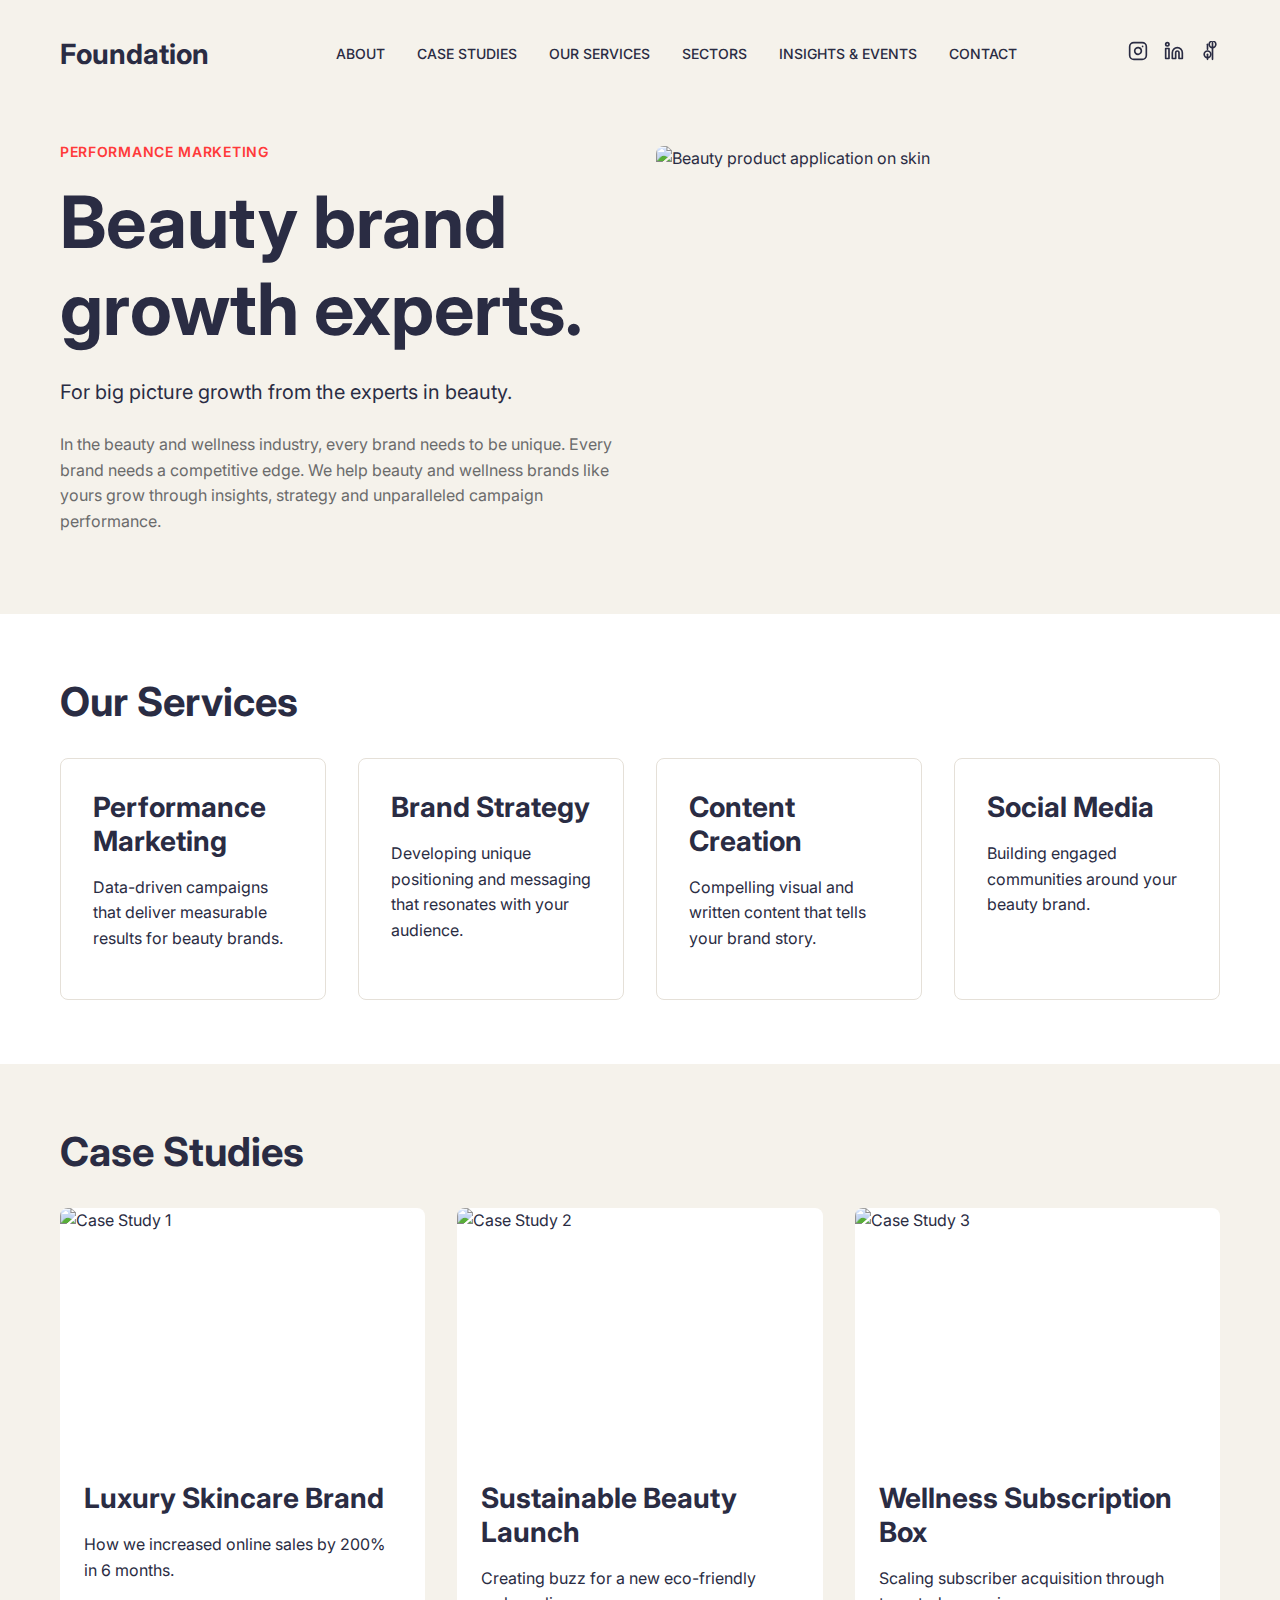
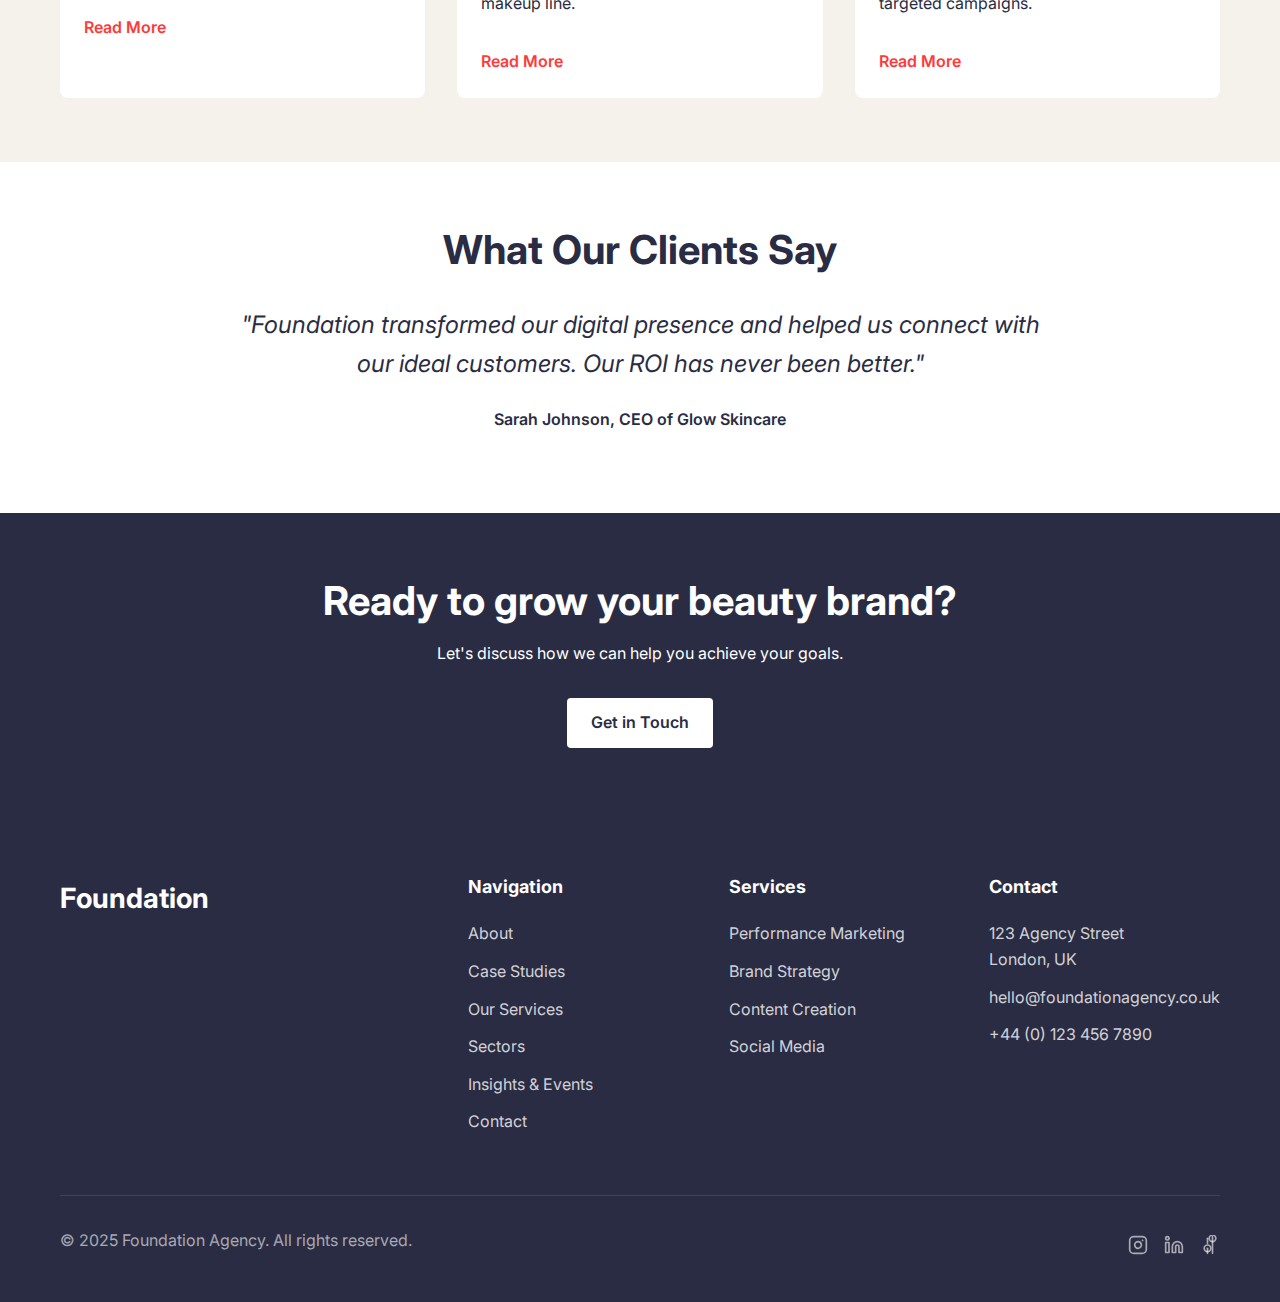
==== index.html @ bf2f15e1 "Add files via upload" ====
<!DOCTYPE html>
<html lang="en">
<head>
  <meta charset="UTF-8">
  <meta name="viewport" content="width=device-width, initial-scale=1.0">
  <title>Foundation Agency | Beauty Brand Growth Experts</title>
  <meta name="description" content="We help beauty and wellness brands grow through insights, strategy and unparalleled campaign performance.">
  <link rel="stylesheet" href="styles.css">
  <link rel="preconnect" href="https://fonts.googleapis.com">
  <link rel="preconnect" href="https://fonts.gstatic.com" crossorigin>
  <link href="https://fonts.googleapis.com/css2?family=Inter:wght@400;500;600;700&display=swap" rel="stylesheet">
</head>
<body>
  <header>
    <div class="container">
      <nav>
        <div class="logo">
          <a href="index.html">Foundation</a>
        </div>
        
        <div class="nav-links">
          <a href="about.html">ABOUT</a>
          <a href="case-studies.html">CASE STUDIES</a>
          <a href="services.html">OUR SERVICES</a>
          <a href="sectors.html">SECTORS</a>
          <a href="insights.html">INSIGHTS & EVENTS</a>
          <a href="contact.html">CONTACT</a>
        </div>
        
        <div class="social-icons">
          <a href="https://instagram.com" aria-label="Instagram">
            <svg xmlns="http://www.w3.org/2000/svg" width="20" height="20" viewBox="0 0 24 24" fill="none" stroke="currentColor" stroke-width="2" stroke-linecap="round" stroke-linejoin="round"><rect width="20" height="20" x="2" y="2" rx="5" ry="5"/><path d="M16 11.37A4 4 0 1 1 12.63 8 4 4 0 0 1 16 11.37z"/><line x1="17.5" x2="17.51" y1="6.5" y2="6.5"/></svg>
          </a>
          <a href="https://linkedin.com" aria-label="LinkedIn">
            <svg xmlns="http://www.w3.org/2000/svg" width="20" height="20" viewBox="0 0 24 24" fill="none" stroke="currentColor" stroke-width="2" stroke-linecap="round" stroke-linejoin="round"><path d="M16 8a6 6 0 0 1 6 6v7h-4v-7a2 2 0 0 0-2-2 2 2 0 0 0-2 2v7h-4v-7a6 6 0 0 1 6-6z"/><rect width="4" height="12" x="2" y="9"/><circle cx="4" cy="4" r="2"/></svg>
          </a>
          <a href="https://tiktok.com" aria-label="TikTok">
            <svg xmlns="http://www.w3.org/2000/svg" width="20" height="20" viewBox="0 0 24 24" fill="none" stroke="currentColor" stroke-width="2" stroke-linecap="round" stroke-linejoin="round"><path d="M9 12a4 4 0 1 0 0 8 4 4 0 0 0 0-8z"/><path d="M15 8a4 4 0 1 0 0-8 4 4 0 0 0 0 8z"/><path d="M15 2v20"/><path d="M9 16v6"/><path d="M9 10V4"/></svg>
          </a>
        </div>
        
        <button class="mobile-menu-toggle" aria-label="Toggle menu">
          <svg xmlns="http://www.w3.org/2000/svg" width="24" height="24" viewBox="0 0 24 24" fill="none" stroke="currentColor" stroke-width="2" stroke-linecap="round" stroke-linejoin="round"><line x1="4" x2="20" y1="12" y2="12"/><line x1="4" x2="20" y1="6" y2="6"/><line x1="4" x2="20" y1="18" y2="18"/></svg>
        </button>
      </nav>
      
      <!-- Mobile Menu -->
      <div class="mobile-menu">
        <div class="mobile-menu-header">
          <div class="logo">
            <a href="index.html">Foundation</a>
          </div>
          <button class="mobile-menu-close" aria-label="Close menu">
            <svg xmlns="http://www.w3.org/2000/svg" width="24" height="24" viewBox="0 0 24 24" fill="none" stroke="currentColor" stroke-width="2" stroke-linecap="round" stroke-linejoin="round"><path d="M18 6 6 18"/><path d="m6 6 12 12"/></svg>
          </button>
        </div>
        <div class="mobile-menu-links">
          <a href="about.html">ABOUT</a>
          <a href="case-studies.html">CASE STUDIES</a>
          <a href="services.html">OUR SERVICES</a>
          <a href="sectors.html">SECTORS</a>
          <a href="insights.html">INSIGHTS & EVENTS</a>
          <a href="contact.html">CONTACT</a>
        </div>
        <div class="mobile-social-icons">
          <a href="https://instagram.com" aria-label="Instagram">
            <svg xmlns="http://www.w3.org/2000/svg" width="20" height="20" viewBox="0 0 24 24" fill="none" stroke="currentColor" stroke-width="2" stroke-linecap="round" stroke-linejoin="round"><rect width="20" height="20" x="2" y="2" rx="5" ry="5"/><path d="M16 11.37A4 4 0 1 1 12.63 8 4 4 0 0 1 16 11.37z"/><line x1="17.5" x2="17.51" y1="6.5" y2="6.5"/></svg>
          </a>
          <a href="https://linkedin.com" aria-label="LinkedIn">
            <svg xmlns="http://www.w3.org/2000/svg" width="20" height="20" viewBox="0 0 24 24" fill="none" stroke="currentColor" stroke-width="2" stroke-linecap="round" stroke-linejoin="round"><path d="M16 8a6 6 0 0 1 6 6v7h-4v-7a2 2 0 0 0-2-2 2 2 0 0 0-2 2v7h-4v-7a6 6 0 0 1 6-6z"/><rect width="4" height="12" x="2" y="9"/><circle cx="4" cy="4" r="2"/></svg>
          </a>
          <a href="https://tiktok.com" aria-label="TikTok">
            <svg xmlns="http://www.w3.org/2000/svg" width="20" height="20" viewBox="0 0 24 24" fill="none" stroke="currentColor" stroke-width="2" stroke-linecap="round" stroke-linejoin="round"><path d="M9 12a4 4 0 1 0 0 8 4 4 0 0 0 0-8z"/><path d="M15 8a4 4 0 1 0 0-8 4 4 0 0 0 0 8z"/><path d="M15 2v20"/><path d="M9 16v6"/><path d="M9 10V4"/></svg>
          </a>
        </div>
      </div>
    </div>
  </header>

  <main>
    <section class="hero">
      <div class="container">
        <div class="hero-content">
          <div class="hero-text">
            <p class="category">PERFORMANCE MARKETING</p>
            <h1>Beauty brand<br>growth experts.</h1>
            <p class="subtitle">For big picture growth from the experts in beauty.</p>
            <p class="description">
              In the beauty and wellness industry, every brand needs to be unique. Every 
              brand needs a competitive edge. We help beauty and wellness brands like 
              yours grow through insights, strategy and unparalleled campaign 
              performance.
            </p>
          </div>
          <div class="hero-image">
            <img src="https://neutriherbs.ng/cdn/shop/articles/Oily-Skin.jpg?v=1645020862" alt="Beauty product application on skin">
          </div>
        </div>
      </div>
    </section>

    <section class="services">
      <div class="container">
        <h2>Our Services</h2>
        <div class="services-grid">
          <div class="service-card">
            <h3>Performance Marketing</h3>
            <p>Data-driven campaigns that deliver measurable results for beauty brands.</p>
          </div>
          <div class="service-card">
            <h3>Brand Strategy</h3>
            <p>Developing unique positioning and messaging that resonates with your audience.</p>
          </div>
          <div class="service-card">
            <h3>Content Creation</h3>
            <p>Compelling visual and written content that tells your brand story.</p>
          </div>
          <div class="service-card">
            <h3>Social Media</h3>
            <p>Building engaged communities around your beauty brand.</p>
          </div>
        </div>
      </div>
    </section>

    <section class="case-studies">
      <div class="container">
        <h2>Case Studies</h2>
        <div class="case-studies-grid">
          <div class="case-study-card">
            <img src="https://cdn.shopify.com/s/files/1/0085/4327/3020/files/the-face-shop-yehwadam-luxury-skincare-boniik-australia.jpg?v=1642724506" alt="Case Study 1">
            <h3>Luxury Skincare Brand</h3>
            <p>How we increased online sales by 200% in 6 months.</p>
            <a href="case-studies.html" class="read-more">Read More</a>
          </div>
          <div class="case-study-card">
            <img src="https://images.squarespace-cdn.com/content/v1/624b5039a374f73b681f7e5a/1649102928672-AJFKAHTO2BFSWIL6BB4N/Young+diverse+female+models+wearing+sustainable+apparel+standing+against+light+yellow+background+looking+at+the+camera" alt="Case Study 2">
            <h3>Sustainable Beauty Launch</h3>
            <p>Creating buzz for a new eco-friendly makeup line.</p>
            <a href="case-studies.html" class="read-more">Read More</a>
          </div>
          <div class="case-study-card">
            <img src="https://fitsmallbusiness.com/wp-content/uploads/2023/07/Wellness-subscription-box-.jpeg" alt="Case Study 3">
            <h3>Wellness Subscription Box</h3>
            <p>Scaling subscriber acquisition through targeted campaigns.</p>
            <a href="case-studies.html" class="read-more">Read More</a>
          </div>
        </div>
      </div>
    </section>

    <section class="testimonials">
      <div class="container">
        <h2>What Our Clients Say</h2>
        <div class="testimonials-slider">
          <div class="testimonial">
            <p class="quote">"Foundation transformed our digital presence and helped us connect with our ideal customers. Our ROI has never been better."</p>
            <p class="author">Sarah Johnson, CEO of Glow Skincare</p>
          </div>
        </div>
      </div>
    </section>

    <section class="cta">
      <div class="container">
        <h2>Ready to grow your beauty brand?</h2>
        <p>Let's discuss how we can help you achieve your goals.</p>
        <a href="contact.html" class="button">Get in Touch</a>
      </div>
    </section>
  </main>

  <footer>
    <div class="container">
      <div class="footer-content">
        <div class="footer-logo">
          <a href="index.html">Foundation</a>
        </div>
        <div class="footer-links">
          <div class="footer-column">
            <h4>Navigation</h4>
            <a href="about.html">About</a>
            <a href="case-studies.html">Case Studies</a>
            <a href="services.html">Our Services</a>
            <a href="sectors.html">Sectors</a>
            <a href="insights.html">Insights & Events</a>
            <a href="contact.html">Contact</a>
          </div>
          <div class="footer-column">
            <h4>Services</h4>
            <a href="services.html#performance">Performance Marketing</a>
            <a href="services.html#strategy">Brand Strategy</a>
            <a href="services.html#content">Content Creation</a>
            <a href="services.html#social">Social Media</a>
          </div>
          <div class="footer-column">
            <h4>Contact</h4>
            <p>123 Agency Street<br>London, UK</p>
            <p>hello@foundationagency.co.uk</p>
            <p>+44 (0) 123 456 7890</p>
          </div>
        </div>
      </div>
      <div class="footer-bottom">
        <p>&copy; 2025 Foundation Agency. All rights reserved.</p>
        <div class="footer-social">
          <a href="https://instagram.com" aria-label="Instagram">
            <svg xmlns="http://www.w3.org/2000/svg" width="20" height="20" viewBox="0 0 24 24" fill="none" stroke="currentColor" stroke-width="2" stroke-linecap="round" stroke-linejoin="round"><rect width="20" height="20" x="2" y="2" rx="5" ry="5"/><path d="M16 11.37A4 4 0 1 1 12.63 8 4 4 0 0 1 16 11.37z"/><line x1="17.5" x2="17.51" y1="6.5" y2="6.5"/></svg>
          </a>
          <a href="https://linkedin.com" aria-label="LinkedIn">
            <svg xmlns="http://www.w3.org/2000/svg" width="20" height="20" viewBox="0 0 24 24" fill="none" stroke="currentColor" stroke-width="2" stroke-linecap="round" stroke-linejoin="round"><path d="M16 8a6 6 0 0 1 6 6v7h-4v-7a2 2 0 0 0-2-2 2 2 0 0 0-2 2v7h-4v-7a6 6 0 0 1 6-6z"/><rect width="4" height="12" x="2" y="9"/><circle cx="4" cy="4" r="2"/></svg>
          </a>
          <a href="https://tiktok.com" aria-label="TikTok">
            <svg xmlns="http://www.w3.org/2000/svg" width="20" height="20" viewBox="0 0 24 24" fill="none" stroke="currentColor" stroke-width="2" stroke-linecap="round" stroke-linejoin="round"><path d="M9 12a4 4 0 1 0 0 8 4 4 0 0 0 0-8z"/><path d="M15 8a4 4 0 1 0 0-8 4 4 0 0 0 0 8z"/><path d="M15 2v20"/><path d="M9 16v6"/><path d="M9 10V4"/></svg>
          </a>
        </div>
      </div>
    </div>
  </footer>

  <script src="script.js"></script>
</body>
</html>
---- styles.css ----
/* Base Styles */
:root {
  --background: #f5f2eb;
  --foreground: #2a2c43;
  --accent: #ff3a3a;
  --text-light: #6b6b6b;
  --border-color: #e5e0d8;
  --white: #ffffff;
  --transition: all 0.3s ease;
}

* {
  margin: 0;
  padding: 0;
  box-sizing: border-box;
}

body {
  font-family: 'Inter', sans-serif;
  background-color: var(--background);
  color: var(--foreground);
  line-height: 1.6;
}

img {
  max-width: 100%;
  height: auto;
  display: block;
}

a {
  text-decoration: none;
  color: inherit;
  transition: var(--transition);
}

.container {
  width: 100%;
  max-width: 1200px;
  margin: 0 auto;
  padding: 0 20px;
}

/* Typography */
h1, h2, h3, h4, h5, h6 {
  font-weight: 700;
  line-height: 1.2;
}

h1 {
  font-size: 3.5rem;
  margin-bottom: 1.5rem;
}

h2 {
  font-size: 2.5rem;
  margin-bottom: 2rem;
}

h3 {
  font-size: 1.75rem;
  margin-bottom: 1rem;
}

p {
  margin-bottom: 1rem;
}

.category {
  color: var(--accent);
  font-size: 0.875rem;
  font-weight: 600;
  text-transform: uppercase;
  letter-spacing: 0.05em;
  margin-bottom: 1rem;
}

.subtitle {
  font-size: 1.25rem;
  margin-bottom: 1.5rem;
}

.description {
  color: var(--text-light);
  max-width: 600px;
}

/* Buttons */
.button {
  display: inline-block;
  background-color: var(--foreground);
  color: var(--white);
  padding: 12px 24px;
  border-radius: 4px;
  font-weight: 600;
  transition: var(--transition);
}

.button:hover {
  background-color: #3a3c53;
  transform: translateY(-2px);
}

/* Header & Navigation */
header {
  padding: 2rem 0;
}

nav {
  display: flex;
  justify-content: space-between;
  align-items: center;
}

.logo a {
  font-size: 1.75rem;
  font-weight: 700;
  color: var(--foreground);
}

.nav-links {
  display: none;
}

.nav-links a {
  margin-left: 2rem;
  font-weight: 500;
  font-size: 0.875rem;
}

.nav-links a:hover {
  color: var(--accent);
}

.social-icons {
  display: none;
}

.social-icons a {
  margin-left: 1rem;
}

.social-icons a:hover {
  color: var(--accent);
}

.mobile-menu-toggle {
  background: none;
  border: none;
  cursor: pointer;
  color: var(--foreground);
}

/* Mobile Menu */
.mobile-menu {
  position: fixed;
  top: 0;
  right: -100%;
  width: 100%;
  height: 100vh;
  background-color: var(--background);
  z-index: 1000;
  padding: 2rem;
  transition: right 0.3s ease;
  overflow-y: auto;
}

.mobile-menu.active {
  right: 0;
}

.mobile-menu-header {
  display: flex;
  justify-content: space-between;
  align-items: center;
  margin-bottom: 2rem;
}

.mobile-menu-close {
  background: none;
  border: none;
  cursor: pointer;
  color: var(--foreground);
}

.mobile-menu-links {
  display: flex;
  flex-direction: column;
  gap: 1.5rem;
  margin-bottom: 2rem;
}

.mobile-menu-links a {
  font-weight: 600;
  font-size: 1.25rem;
}

.mobile-social-icons {
  display: flex;
  gap: 1.5rem;
  margin-top: 2rem;
}

/* Hero Section */
.hero {
  padding: 2rem 0 4rem;
}

.hero-content {
  display: grid;
  grid-template-columns: 1fr;
  gap: 2rem;
}

.hero-image {
  border-radius: 8px;
  overflow: hidden;
  height: 400px;
}

.hero-image img {
  width: 100%;
  height: 100%;
  object-fit: cover;
}

/* Services Section */
.services {
  padding: 4rem 0;
  background-color: var(--white);
}

.services-grid {
  display: grid;
  grid-template-columns: 1fr;
  gap: 2rem;
}

.service-card {
  padding: 2rem;
  border: 1px solid var(--border-color);
  border-radius: 8px;
  transition: var(--transition);
}

.service-card:hover {
  transform: translateY(-5px);
  box-shadow: 0 10px 30px rgba(0, 0, 0, 0.05);
}

/* Case Studies Section */
.case-studies {
  padding: 4rem 0;
}

.case-studies-grid {
  display: grid;
  grid-template-columns: 1fr;
  gap: 2rem;
}

.case-study-card {
  border-radius: 8px;
  overflow: hidden;
  background-color: var(--white);
  transition: var(--transition);
}

.case-study-card:hover {
  transform: translateY(-5px);
  box-shadow: 0 10px 30px rgba(0, 0, 0, 0.05);
}

.case-study-card img {
  width: 100%;
  height: 250px;
  object-fit: cover;
}

.case-study-card h3, 
.case-study-card p {
  padding: 0 1.5rem;
}

.case-study-card h3 {
  margin-top: 1.5rem;
}

.read-more {
  display: inline-block;
  margin: 1rem 1.5rem 1.5rem;
  font-weight: 600;
  color: var(--accent);
}

.read-more:hover {
  text-decoration: underline;
}

/* Testimonials Section */
.testimonials {
  padding: 4rem 0;
  background-color: var(--white);
  text-align: center;
}

.testimonial {
  max-width: 800px;
  margin: 0 auto;
}

.quote {
  font-size: 1.5rem;
  font-style: italic;
  margin-bottom: 1.5rem;
}

.author {
  font-weight: 600;
}

/* CTA Section */
.cta {
  padding: 4rem 0;
  text-align: center;
  background-color: var(--foreground);
  color: var(--white);
}

.cta h2 {
  margin-bottom: 1rem;
}

.cta p {
  margin-bottom: 2rem;
  max-width: 600px;
  margin-left: auto;
  margin-right: auto;
}

.cta .button {
  background-color: var(--white);
  color: var(--foreground);
}

.cta .button:hover {
  background-color: var(--accent);
  color: var(--white);
}

/* Footer */
footer {
  padding: 4rem 0 2rem;
  background-color: var(--foreground);
  color: var(--white);
}

.footer-content {
  display: grid;
  grid-template-columns: 1fr;
  gap: 2rem;
  margin-bottom: 3rem;
}

.footer-logo a {
  font-size: 1.75rem;
  font-weight: 700;
}

.footer-links {
  display: grid;
  grid-template-columns: 1fr;
  gap: 2rem;
}

.footer-column h4 {
  margin-bottom: 1.5rem;
  font-size: 1.125rem;
}

.footer-column a, 
.footer-column p {
  display: block;
  margin-bottom: 0.75rem;
  color: rgba(255, 255, 255, 0.8);
}

.footer-column a:hover {
  color: var(--white);
}

.footer-bottom {
  display: flex;
  flex-direction: column;
  gap: 1rem;
  padding-top: 2rem;
  border-top: 1px solid rgba(255, 255, 255, 0.1);
  color: rgba(255, 255, 255, 0.6);
}

.footer-social {
  display: flex;
  gap: 1rem;
}

/* Media Queries */
@media (min-width: 768px) {
  h1 {
    font-size: 4.5rem;
  }
  
  .hero-content {
    grid-template-columns: 1fr 1fr;
    align-items: center;
  }
  
  .services-grid,
  .case-studies-grid {
    grid-template-columns: repeat(2, 1fr);
  }
  
  .footer-content {
    grid-template-columns: 1fr 2fr;
  }
  
  .footer-links {
    grid-template-columns: repeat(3, 1fr);
  }
  
  .footer-bottom {
    flex-direction: row;
    justify-content: space-between;
    align-items: center;
  }
}

@media (min-width: 1024px) {
  .nav-links,
  .social-icons {
    display: flex;
  }
  
  .mobile-menu-toggle {
    display: none;
  }
  
  .services-grid {
    grid-template-columns: repeat(4, 1fr);
  }
  
  .case-studies-grid {
    grid-template-columns: repeat(3, 1fr);
  }
}
/* Additional styles for all pages */

/* Page Header */
.page-header {
  padding: 4rem 0 2rem;
  text-align: center;
}

/* About Page */
.about-grid, 
.sectors-intro-grid,
.services-intro-grid {
  display: grid;
  grid-template-columns: 1fr;
  gap: 2rem;
  margin-bottom: 2rem;
}

.about-image,
.sectors-intro-image,
.services-intro-image {
  border-radius: 8px;
  overflow: hidden;
  height: 400px;
}

.about-image img,
.sectors-intro-image img,
.services-intro-image img {
  width: 100%;
  height: 100%;
  object-fit: cover;
}

.values-grid,
.team-grid {
  display: grid;
  grid-template-columns: 1fr;
  gap: 2rem;
  margin-top: 2rem;
}

.value-card {
  background-color: var(--white);
  padding: 2rem;
  border-radius: 8px;
  transition: var(--transition);
}

.value-card:hover {
  transform: translateY(-5px);
  box-shadow: 0 10px 30px rgba(0, 0, 0, 0.05);
}

.team-member {
  text-align: center;
}

.team-member img {
  width: 100%;
  height: 300px;
  object-fit: cover;
  border-radius: 8px;
  margin-bottom: 1rem;
}

.position {
  color: var(--accent);
  margin-bottom: 0.5rem;
}

/* Case Studies Page */
.featured-case-grid,
.featured-insight-grid {
  display: grid;
  grid-template-columns: 1fr;
  gap: 2rem;
  margin-bottom: 3rem;
}

.featured-case-image,
.featured-insight-image {
  border-radius: 8px;
  overflow: hidden;
  height: 400px;
}

.featured-case-image img,
.featured-insight-image img {
  width: 100%;
  height: 100%;
  object-fit: cover;
}

.results-list {
  margin: 1.5rem 0;
  padding-left: 1.5rem;
}

.results-list li {
  margin-bottom: 0.5rem;
}

/* Services Page */
.service-detail {
  padding: 4rem 0;
}

.service-detail-grid {
  display: grid;
  grid-template-columns: 1fr;
  gap: 2rem;
  align-items: center;
}

.service-detail-image {
  border-radius: 8px;
  overflow: hidden;
  height: 400px;
}

.service-detail-image img {
  width: 100%;
  height: 100%;
  object-fit: cover;
}

.service-features {
  margin: 1.5rem 0;
  padding-left: 1.5rem;
}

.service-features li {
  margin-bottom: 0.5rem;
}

.alt-bg {
  background-color: var(--white);
}

.process-steps {
  display: grid;
  grid-template-columns: 1fr;
  gap: 2rem;
  margin-top: 2rem;
}

.process-step {
  text-align: center;
}

.process-number {
  display: inline-flex;
  align-items: center;
  justify-content: center;
  width: 60px;
  height: 60px;
  border-radius: 50%;
  background-color: var(--foreground);
  color: var(--white);
  font-size: 1.5rem;
  font-weight: 700;
  margin-bottom: 1rem;
}

/* Sectors Page */
.sectors-grid {
  display: grid;
  grid-template-columns: 1fr;
  gap: 2rem;
  margin-top: 2rem;
}

.sector-card {
  background-color: var(--white);
  border-radius: 8px;
  overflow: hidden;
  transition: var(--transition);
}

.sector-card:hover {
  transform: translateY(-5px);
  box-shadow: 0 10px 30px rgba(0, 0, 0, 0.05);
}

.sector-card img {
  width: 100%;
  height: 200px;
  object-fit: cover;
}

.sector-card h3,
.sector-card p,
.sector-card ul,
.sector-card a {
  padding: 0 1.5rem;
}

.sector-card h3 {
  margin-top: 1.5rem;
}

.sector-features {
  margin: 1rem 0;
  padding-left: 1.5rem;
}

.sector-features li {
  margin-bottom: 0.5rem;
}

.case-study-highlight {
  padding: 4rem 0;
  background-color: var(--white);
}

.case-study-highlight-grid {
  display: grid;
  grid-template-columns: 1fr;
  gap: 2rem;
  align-items: center;
}

.case-study-highlight-image {
  border-radius: 8px;
  overflow: hidden;
  height: 400px;
}

.case-study-highlight-image img {
  width: 100%;
  height: 100%;
  object-fit: cover;
}

/* Insights Page */
.insights-grid {
  display: grid;
  grid-template-columns: 1fr;
  gap: 2rem;
  margin-top: 2rem;
}

.insight-card {
  background-color: var(--white);
  border-radius: 8px;
  overflow: hidden;
  transition: var(--transition);
}

.insight-card:hover {
  transform: translateY(-5px);
  box-shadow: 0 10px 30px rgba(0, 0, 0, 0.05);
}

.insight-card img {
  width: 100%;
  height: 200px;
  object-fit: cover;
}

.insight-card-content {
  padding: 1.5rem;
}

.insight-meta {
  display: flex;
  justify-content: space-between;
  margin-bottom: 0.5rem;
}

.date {
  color: var(--text-light);
  font-size: 0.875rem;
}

.events-grid {
  display: grid;
  grid-template-columns: 1fr;
  gap: 2rem;
  margin-top: 2rem;
}

.event-card {
  display: flex;
  background-color: var(--white);
  border-radius: 8px;
  overflow: hidden;
  transition: var(--transition);
}

.event-card:hover {
  transform: translateY(-5px);
  box-shadow: 0 10px 30px rgba(0, 0, 0, 0.05);
}

.event-date {
  display: flex;
  flex-direction: column;
  align-items: center;
  justify-content: center;
  min-width: 80px;
  background-color: var(--foreground);
  color: var(--white);
  padding: 1rem;
}

.month {
  font-size: 0.875rem;
  font-weight: 600;
}

.day {
  font-size: 1.5rem;
  font-weight: 700;
}

.event-details {
  padding: 1.5rem;
}

.event-location {
  color: var(--text-light);
  margin-bottom: 0.5rem;
}

.newsletter {
  padding: 4rem 0;
  background-color: var(--foreground);
  color: var(--white);
}

.newsletter-content {
  text-align: center;
  max-width: 600px;
  margin: 0 auto;
}

.newsletter-form {
  display: flex;
  flex-direction: column;
  gap: 1rem;
  margin-top: 2rem;
}

.newsletter-form input {
  padding: 0.75rem 1rem;
  border: none;
  border-radius: 4px;
}

/* Contact Page */
.contact-grid {
  display: grid;
  grid-template-columns: 1fr;
  gap: 2rem;
}

.contact-form {
  margin-top: 2rem;
}

.form-row {
  display: grid;
  grid-template-columns: 1fr;
  gap: 1rem;
  margin-bottom: 1rem;
}

.form-group {
  margin-bottom: 1.5rem;
}

.form-group label {
  display: block;
  margin-bottom: 0.5rem;
  font-weight: 500;
}

.form-group input,
.form-group select,
.form-group textarea {
  width: 100%;
  padding: 0.75rem 1rem;
  border: 1px solid var(--border-color);
  border-radius: 4px;
  background-color: var(--white);
}

.contact-details {
  margin-top: 2rem;
}

.contact-item {
  display: flex;
  margin-bottom: 2rem;
}

.contact-icon {
  margin-right: 1rem;
  color: var(--accent);
}

.contact-text h3 {
  margin-bottom: 0.5rem;
}

.contact-social {
  margin-top: 2rem;
}

.contact-social h3 {
  margin-bottom: 1rem;
}

.contact-social-icons {
  display: flex;
  gap: 1rem;
}

.contact-social-icons a {
  color: var(--foreground);
}

.contact-social-icons a:hover {
  color: var(--accent);
}

.map-section {
  padding: 4rem 0;
  text-align: center;
}

.map-container {
  margin-top: 2rem;
  border-radius: 8px;
  overflow: hidden;
}

.map-placeholder {
  background-color: #e5e5e5;
  height: 400px;
  display: flex;
  align-items: center;
  justify-content: center;
  color: var(--text-light);
}

/* Media Queries */
@media (min-width: 768px) {
  .about-grid, 
  .sectors-intro-grid,
  .services-intro-grid,
  .featured-case-grid,
  .featured-insight-grid,
  .case-study-highlight-grid,
  .service-detail-grid {
    grid-template-columns: 1fr 1fr;
  }
  
  .values-grid,
  .process-steps {
    grid-template-columns: repeat(2, 1fr);
  }
  
  .team-grid,
  .sectors-grid,
  .insights-grid {
    grid-template-columns: repeat(2, 1fr);
  }
  
  .form-row {
    grid-template-columns: 1fr 1fr;
  }
  
  .newsletter-form {
    flex-direction: row;
  }
  
  .newsletter-form input {
    flex: 1;
  }
  
  .contact-grid {
    grid-template-columns: 3fr 2fr;
  }
}

@media (min-width: 1024px) {
  .values-grid,
  .process-steps {
    grid-template-columns: repeat(4, 1fr);
  }
  
  .team-grid,
  .sectors-grid {
    grid-template-columns: repeat(4, 1fr);
  }
  
  .insights-grid {
    grid-template-columns: repeat(3, 1fr);
  }
  
  .service-detail-grid.reverse {
    grid-template-columns: 1fr 1fr;
  }
  
  .service-detail-grid.reverse > div:first-child {
    order: 2;
  }
  
  .service-detail-grid.reverse > div:last-child {
    order: 1;
  }
}
/* Form submission styles */
#loading-spinner {
  text-align: center;
  font-weight: 500;
  color: var(--foreground);
}

#success-message, #error-message {
  padding: 15px;
  border-radius: 4px;
  font-weight: 500;
}

#success-message {
  background-color: rgba(76, 175, 80, 0.1);
}

#error-message {
  background-color: rgba(244, 67, 54, 0.1);
}

/* Disabled button style */
button:disabled {
  opacity: 0.7;
  cursor: not-allowed;
}
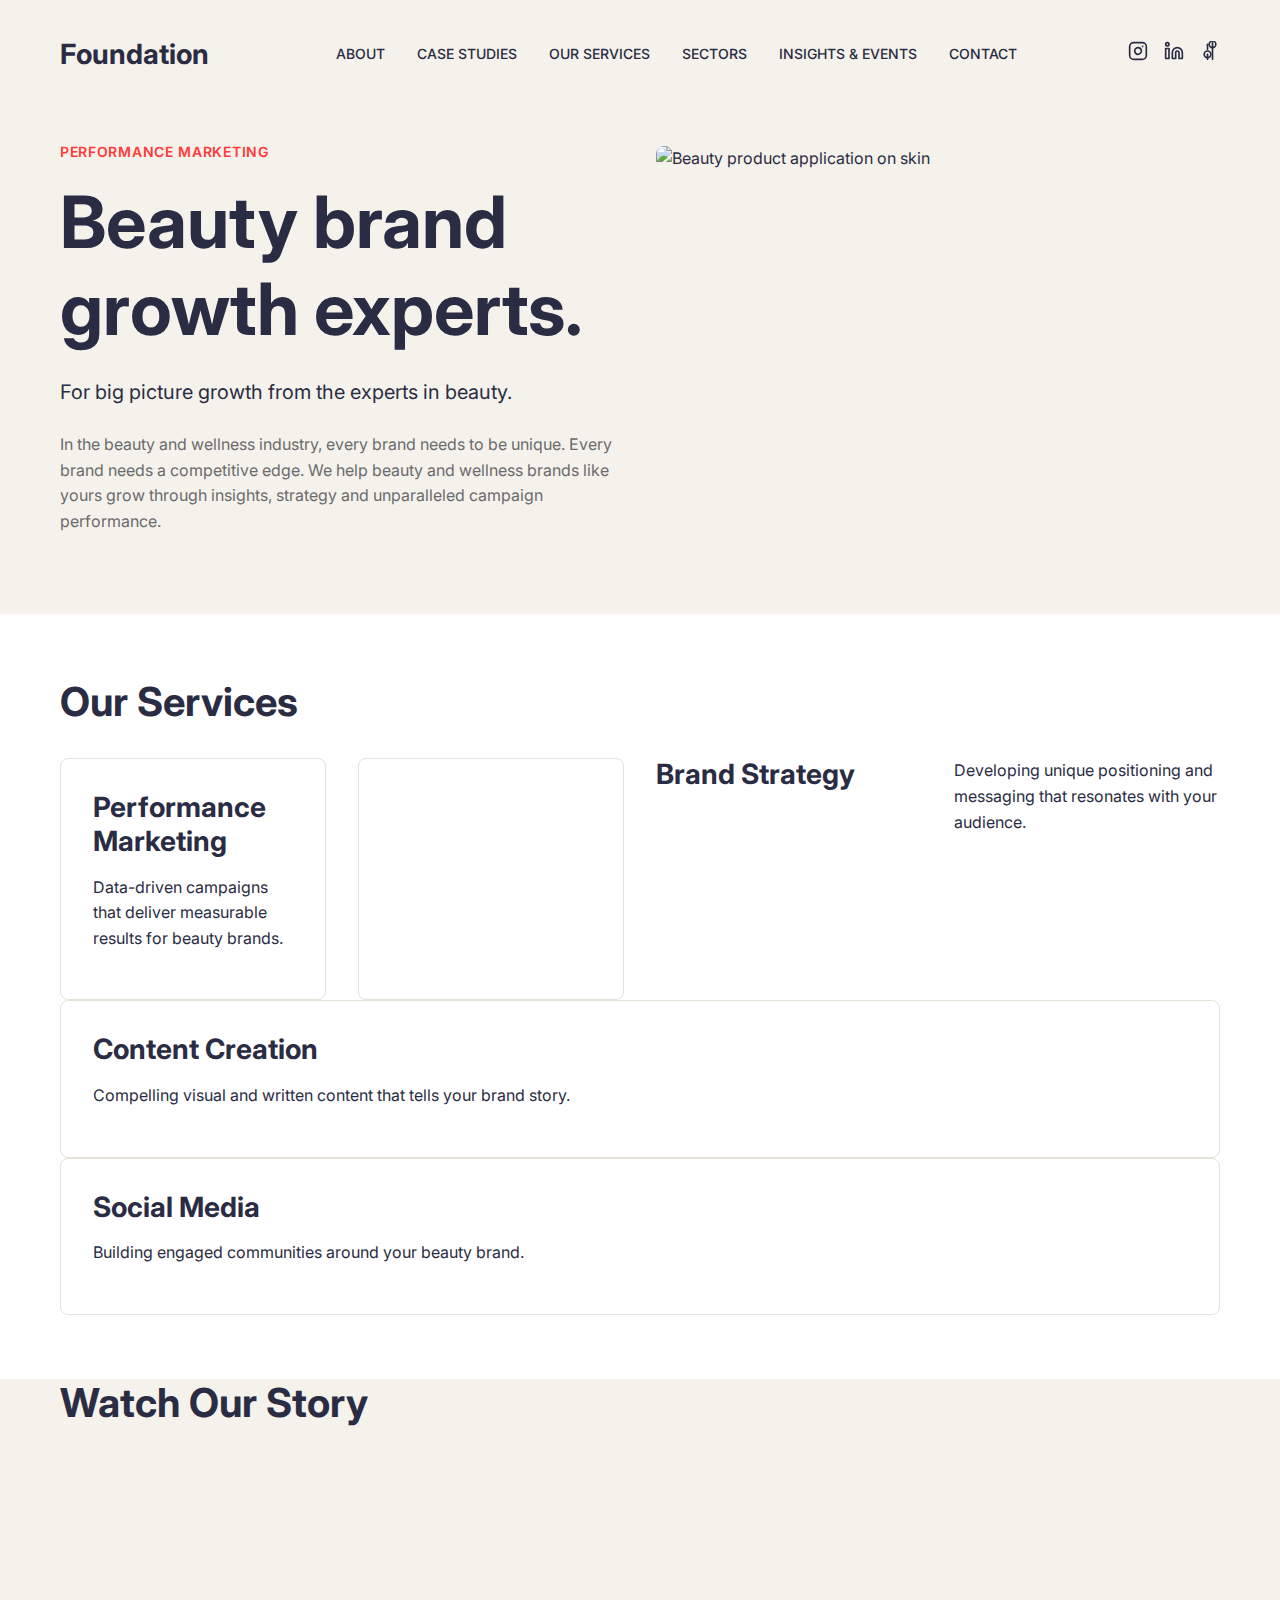
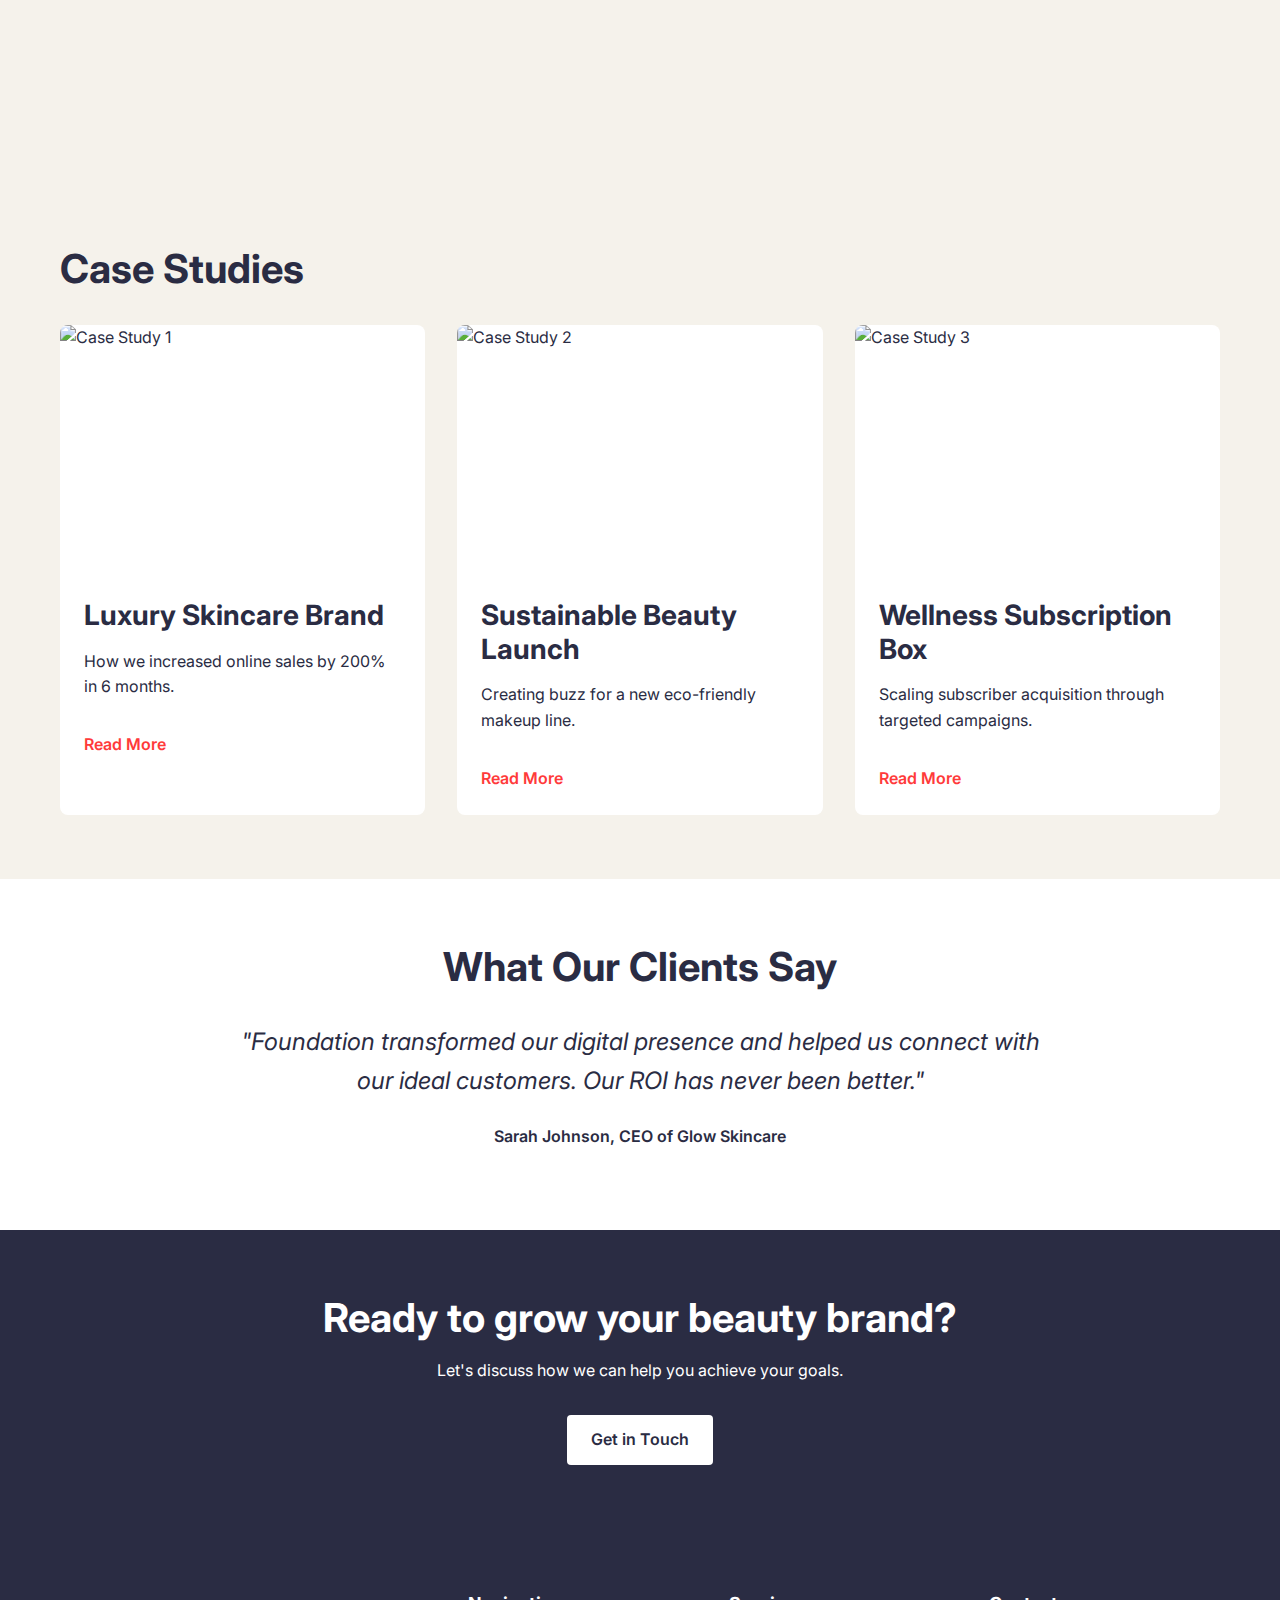
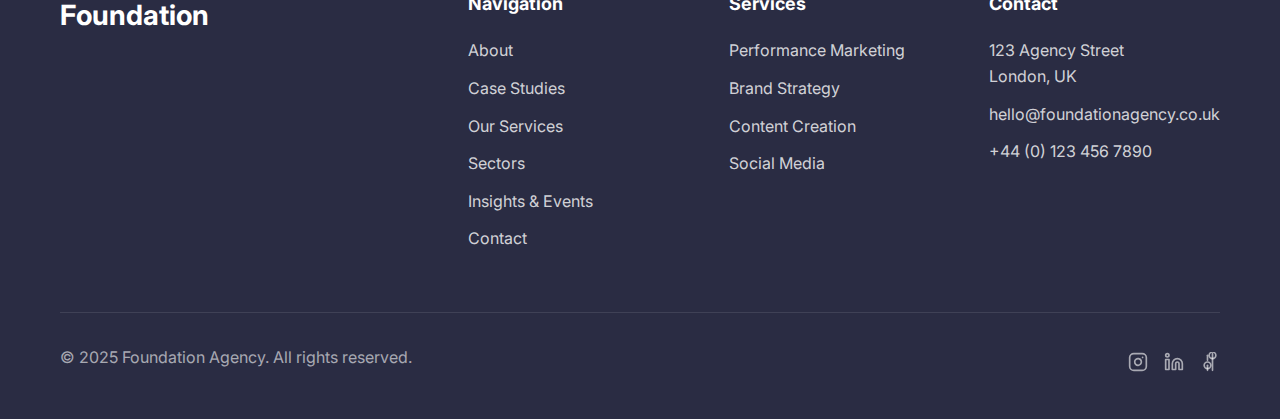
==== commit 48392bc9: "Update index.html" ====
--- a/index.html
+++ b/index.html
@@ -98,28 +98,36 @@
         </div>
       </div>
     </section>
-
     <section class="services">
       <div class="container">
-        <h2>Our Services</h2>
-        <div class="services-grid">
-          <div class="service-card">
-            <h3>Performance Marketing</h3>
-            <p>Data-driven campaigns that deliver measurable results for beauty brands.</p>
-          </div>
-          <div class="service-card">
-            <h3>Brand Strategy</h3>
-            <p>Developing unique positioning and messaging that resonates with your audience.</p>
-          </div>
-          <div class="service-card">
-            <h3>Content Creation</h3>
-            <p>Compelling visual and written content that tells your brand story.</p>
-          </div>
-          <div class="service-card">
-            <h3>Social Media</h3>
-            <p>Building engaged communities around your beauty brand.</p>
-          </div>
-        </div>
+      <h2>Our Services</h2>
+      <div class="services-grid">
+        <div class="service-card">
+        <h3>Performance Marketing</h3>
+        <p>Data-driven campaigns that deliver measurable results for beauty brands.</p>
+        </div>
+        <div class="service-card"></div>
+        <h3>Brand Strategy</h3>
+        <p>Developing unique positioning and messaging that resonates with your audience.</p>
+        </div>
+        <div class="service-card">
+        <h3>Content Creation</h3>
+        <p>Compelling visual and written content that tells your brand story.</p>
+        </div>
+        <div class="service-card">
+        <h3>Social Media</h3>
+        <p>Building engaged communities around your beauty brand.</p>
+        </div>
+      </div>
+      </div>
+    </section>
+
+    <section class="video-section">
+      <div class="container">
+      <h2>Watch Our Story</h2>
+      <div class="video-container">
+        <iframe width="440" height="315" src="https://jumpshare.com/embed/RLRFKnAIqeRsW4gGWpO6" title="Video player" frameborder="0" allow="accelerometer; autoplay; clipboard-write; encrypted-media; gyroscope; picture-in-picture" allowfullscreen></iframe>
+      </div>
       </div>
     </section>
 
@@ -128,7 +136,7 @@
         <h2>Case Studies</h2>
         <div class="case-studies-grid">
           <div class="case-study-card">
-            <img src="https://cdn.shopify.com/s/files/1/0085/4327/3020/files/the-face-shop-yehwadam-luxury-skincare-boniik-australia.jpg?v=1642724506" alt="Case Study 1">
+            <img src="https://www.dior.com/dw/image/v2/BGXS_PRD/on/demandware.static/-/Sites-master_dior/default/dw7cf18862/Y0997134/Y0997134_E000000218_E02_GHC.jpg?sw=800" alt="Case Study 1">
             <h3>Luxury Skincare Brand</h3>
             <p>How we increased online sales by 200% in 6 months.</p>
             <a href="case-studies.html" class="read-more">Read More</a>
@@ -140,7 +148,7 @@
             <a href="case-studies.html" class="read-more">Read More</a>
           </div>
           <div class="case-study-card">
-            <img src="https://fitsmallbusiness.com/wp-content/uploads/2023/07/Wellness-subscription-box-.jpeg" alt="Case Study 3">
+            <img src="https://images.prestigeonline.com/wp-content/uploads/sites/6/2024/12/11132404/GucciGift-2-scaled.jpg" alt="Case Study 3">
             <h3>Wellness Subscription Box</h3>
             <p>Scaling subscriber acquisition through targeted campaigns.</p>
             <a href="case-studies.html" class="read-more">Read More</a>
@@ -220,4 +228,4 @@
 
   <script src="script.js"></script>
 </body>
-</html>+</html>
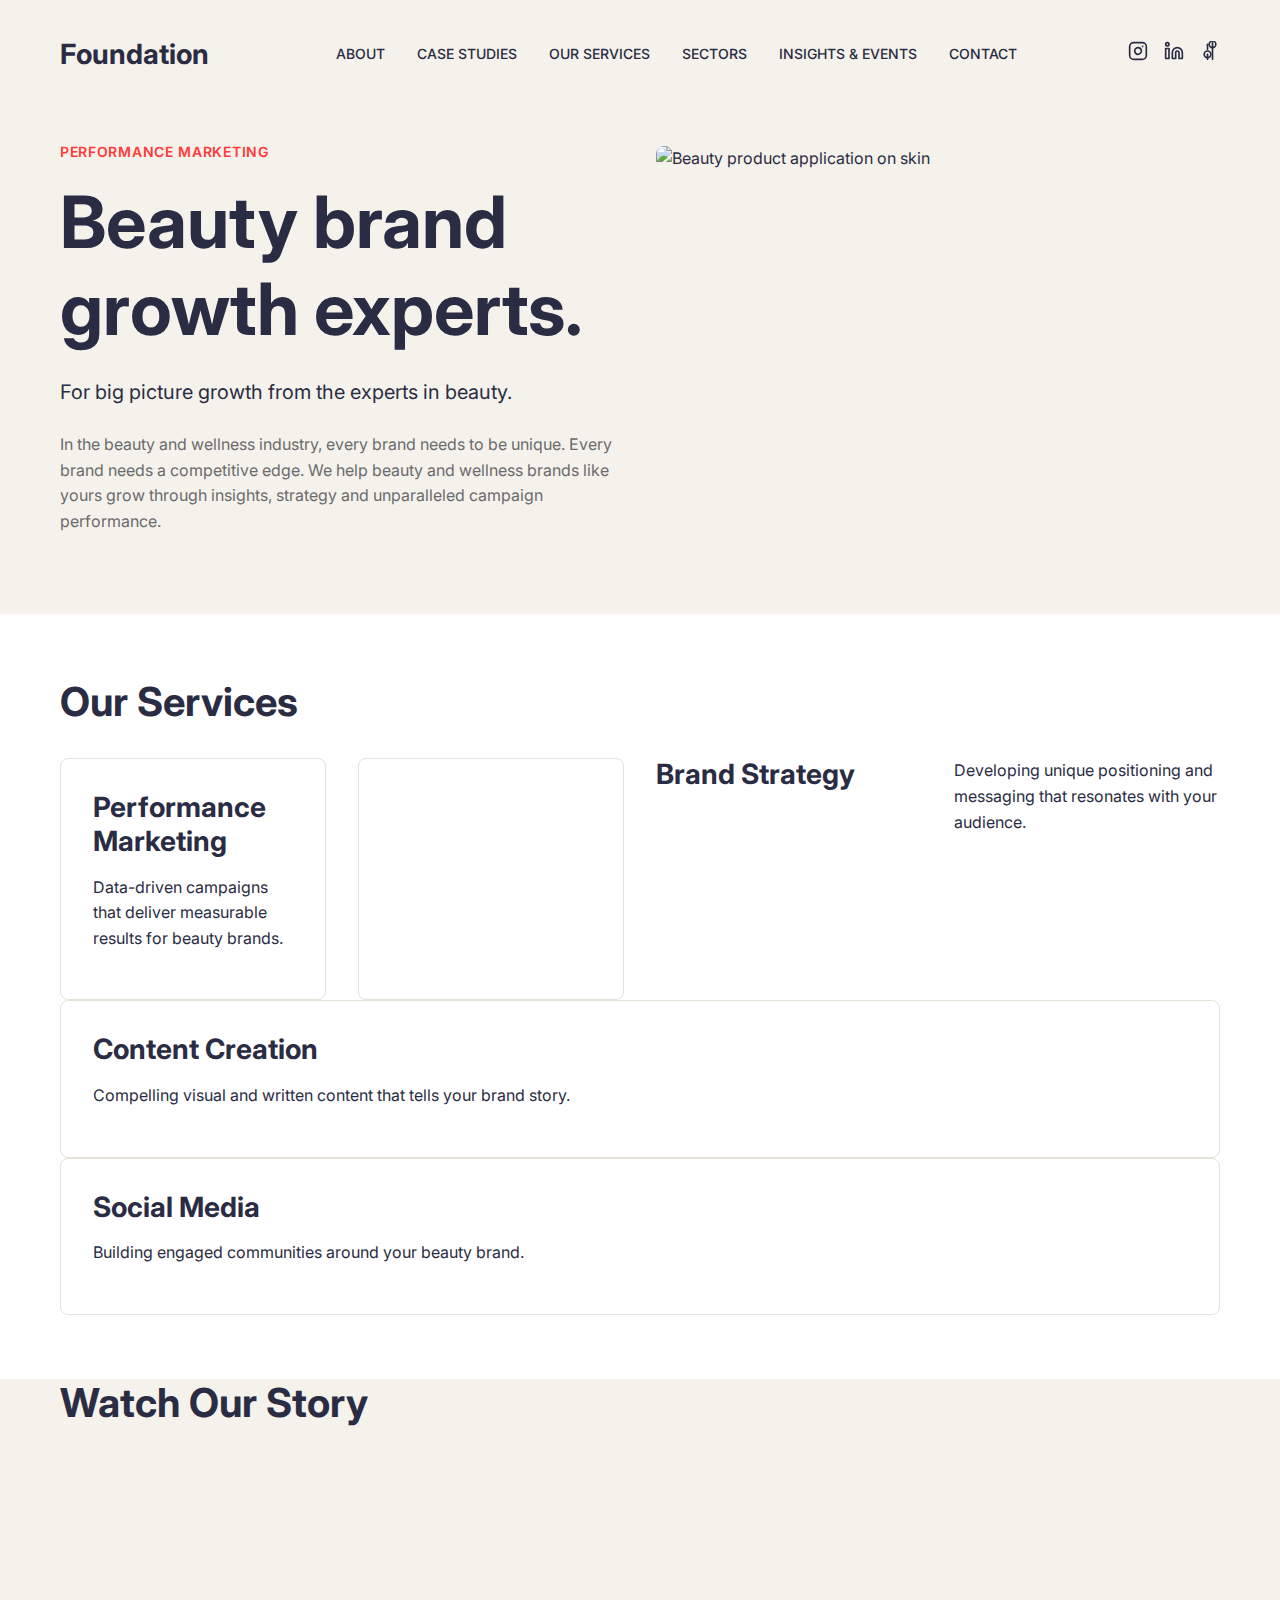
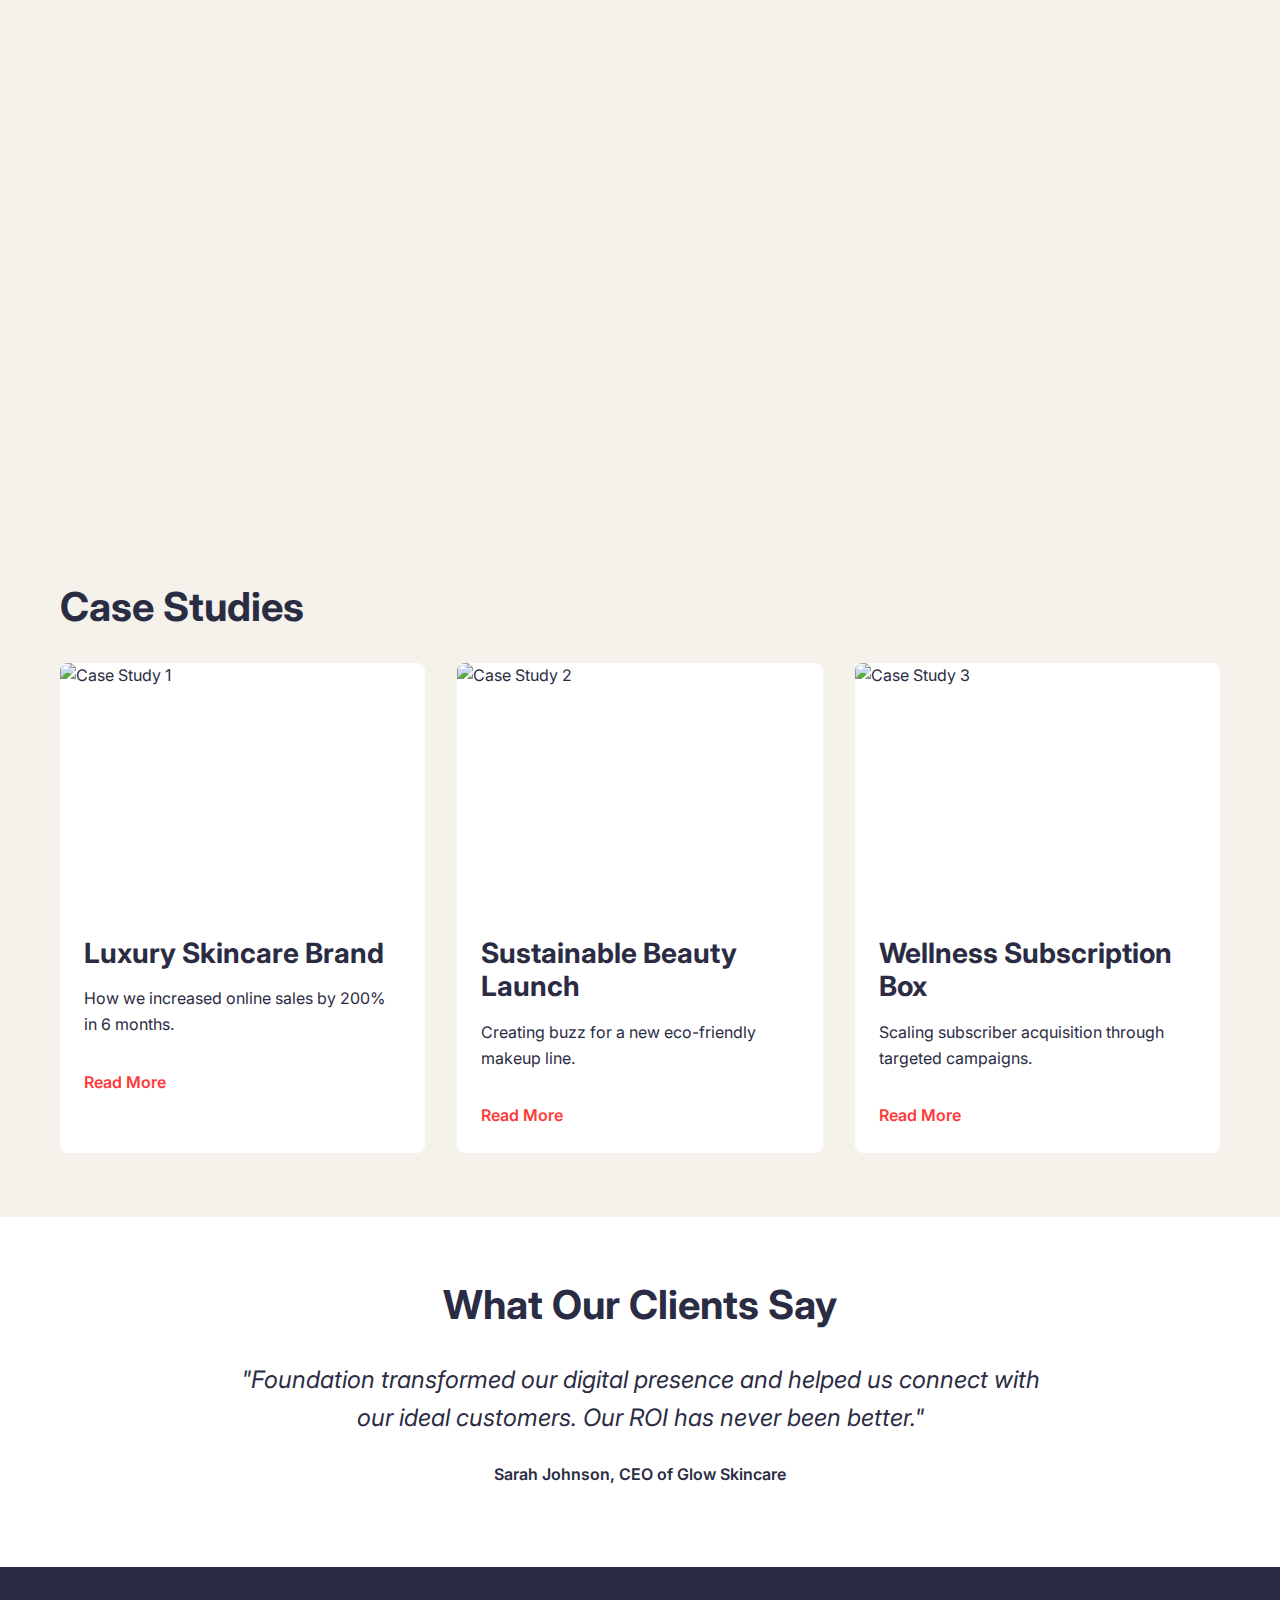
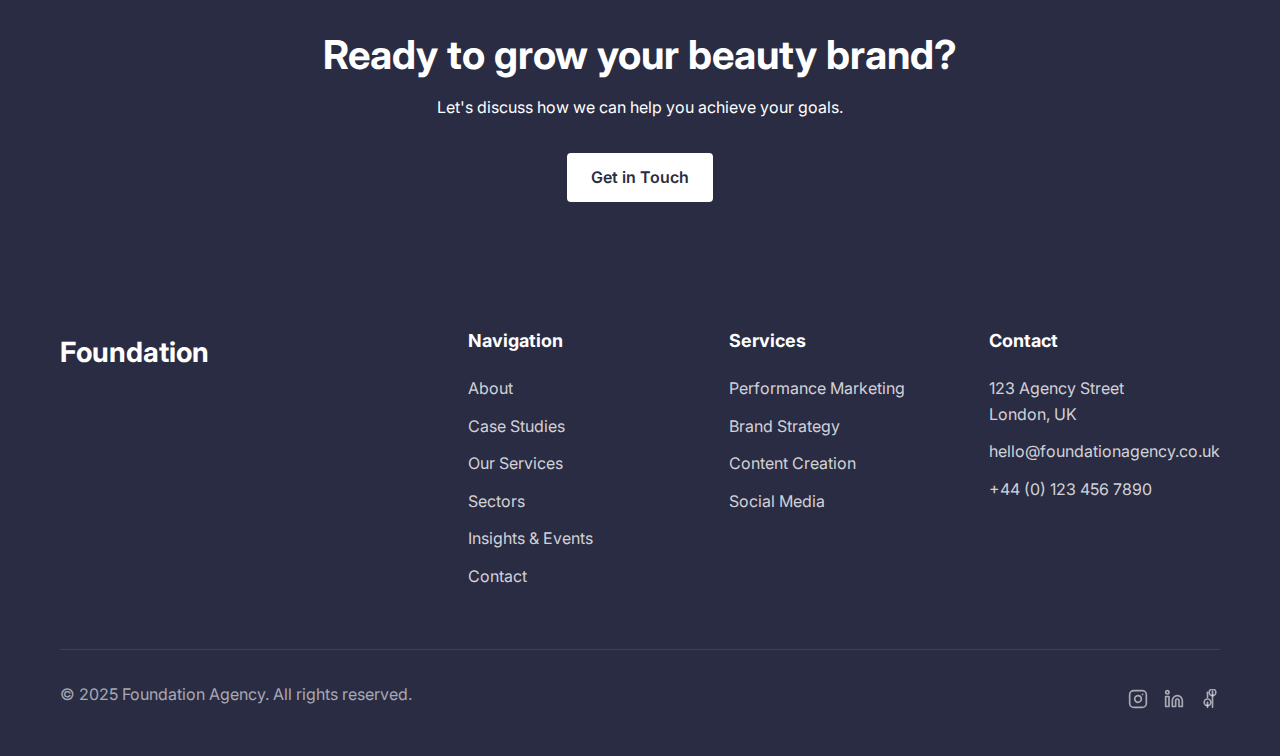
==== commit 40ff4d60: "Update index.html" ====
--- a/index.html
+++ b/index.html
@@ -122,11 +122,18 @@
       </div>
     </section>
 
-    <section class="video-section">
+   <section class="video-section">
       <div class="container">
       <h2>Watch Our Story</h2>
       <div class="video-container">
-        <iframe width="440" height="315" src="https://jumpshare.com/embed/RLRFKnAIqeRsW4gGWpO6" title="Video player" frameborder="0" allow="accelerometer; autoplay; clipboard-write; encrypted-media; gyroscope; picture-in-picture" allowfullscreen></iframe>
+        <iframe 
+          src="https://jumpshare.com/embed/RLRFKnAIqeRsW4gGWpO6" 
+          title="Video player" 
+          frameborder="0" 
+          allow="accelerometer; autoplay; clipboard-write; encrypted-media; gyroscope; picture-in-picture" 
+          allowfullscreen
+          style="width: 100%; height: auto; aspect-ratio: 16/9;">
+        </iframe>
       </div>
       </div>
     </section>
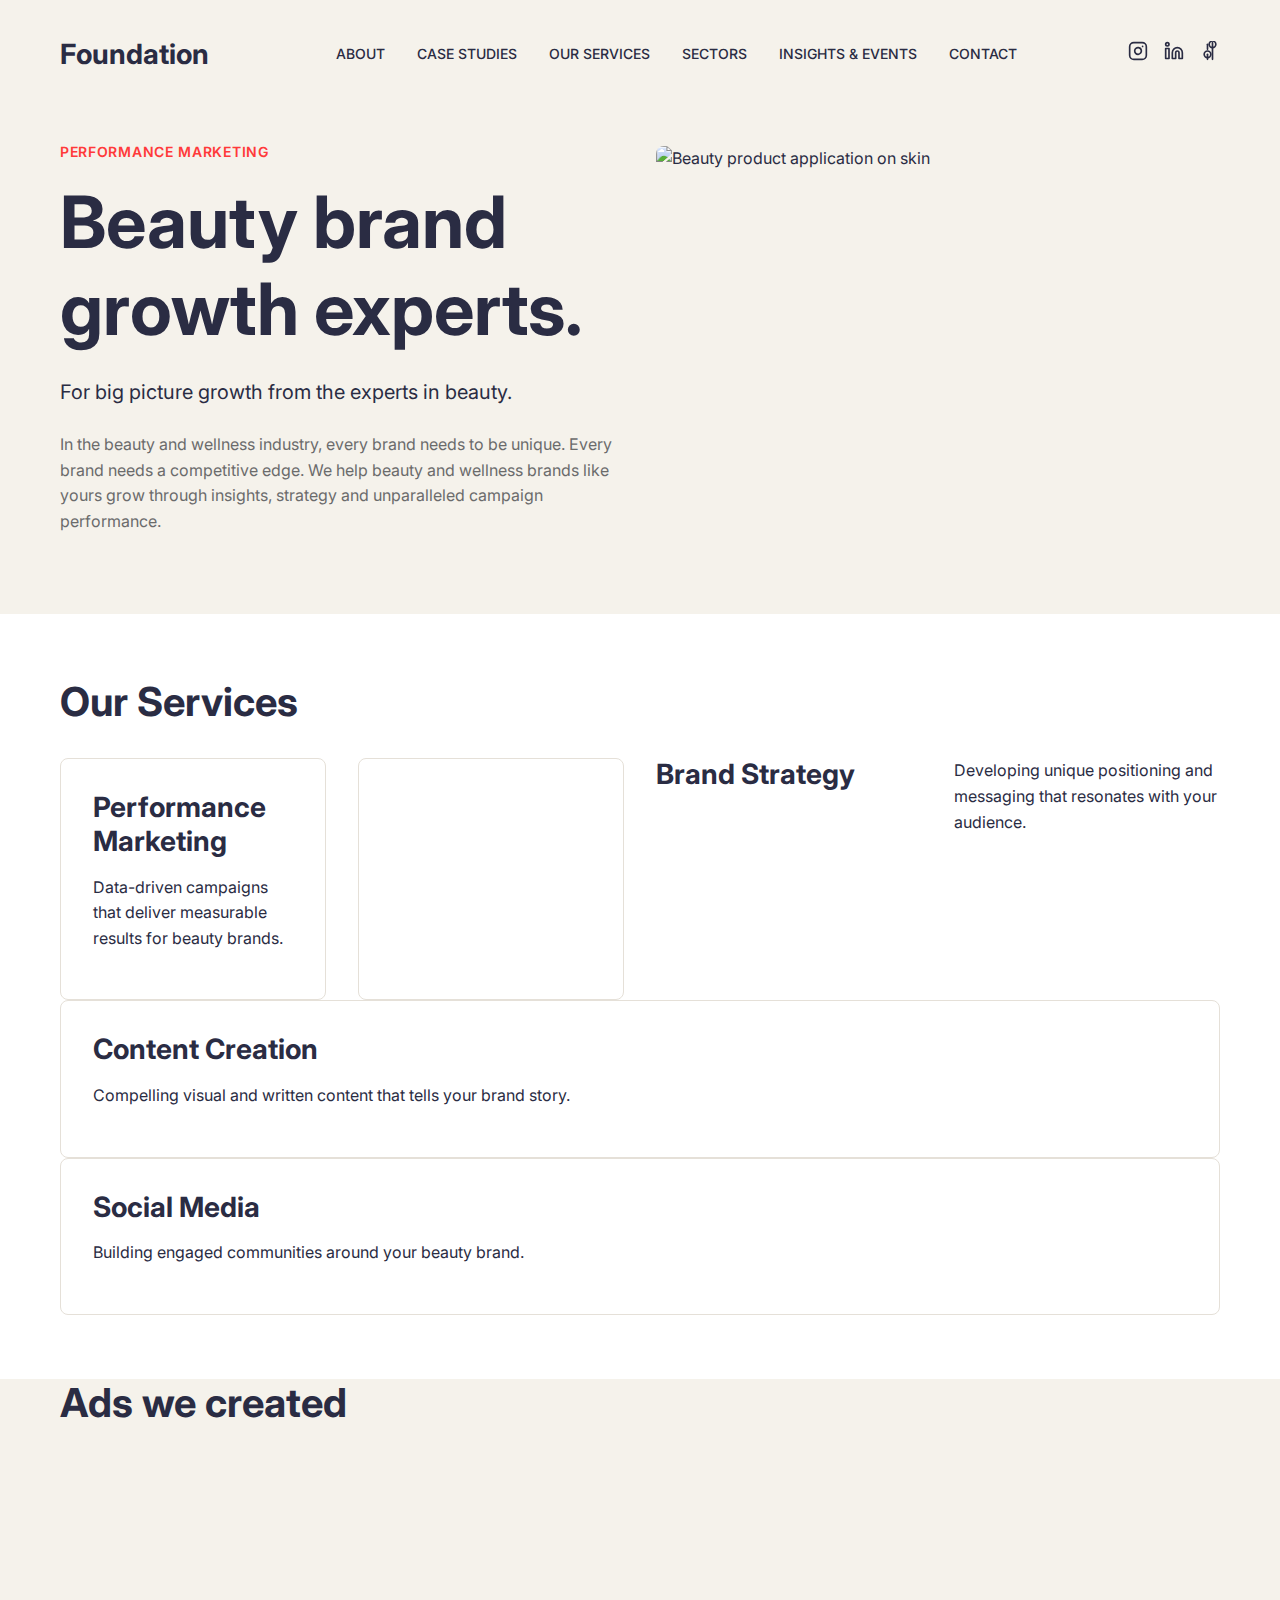
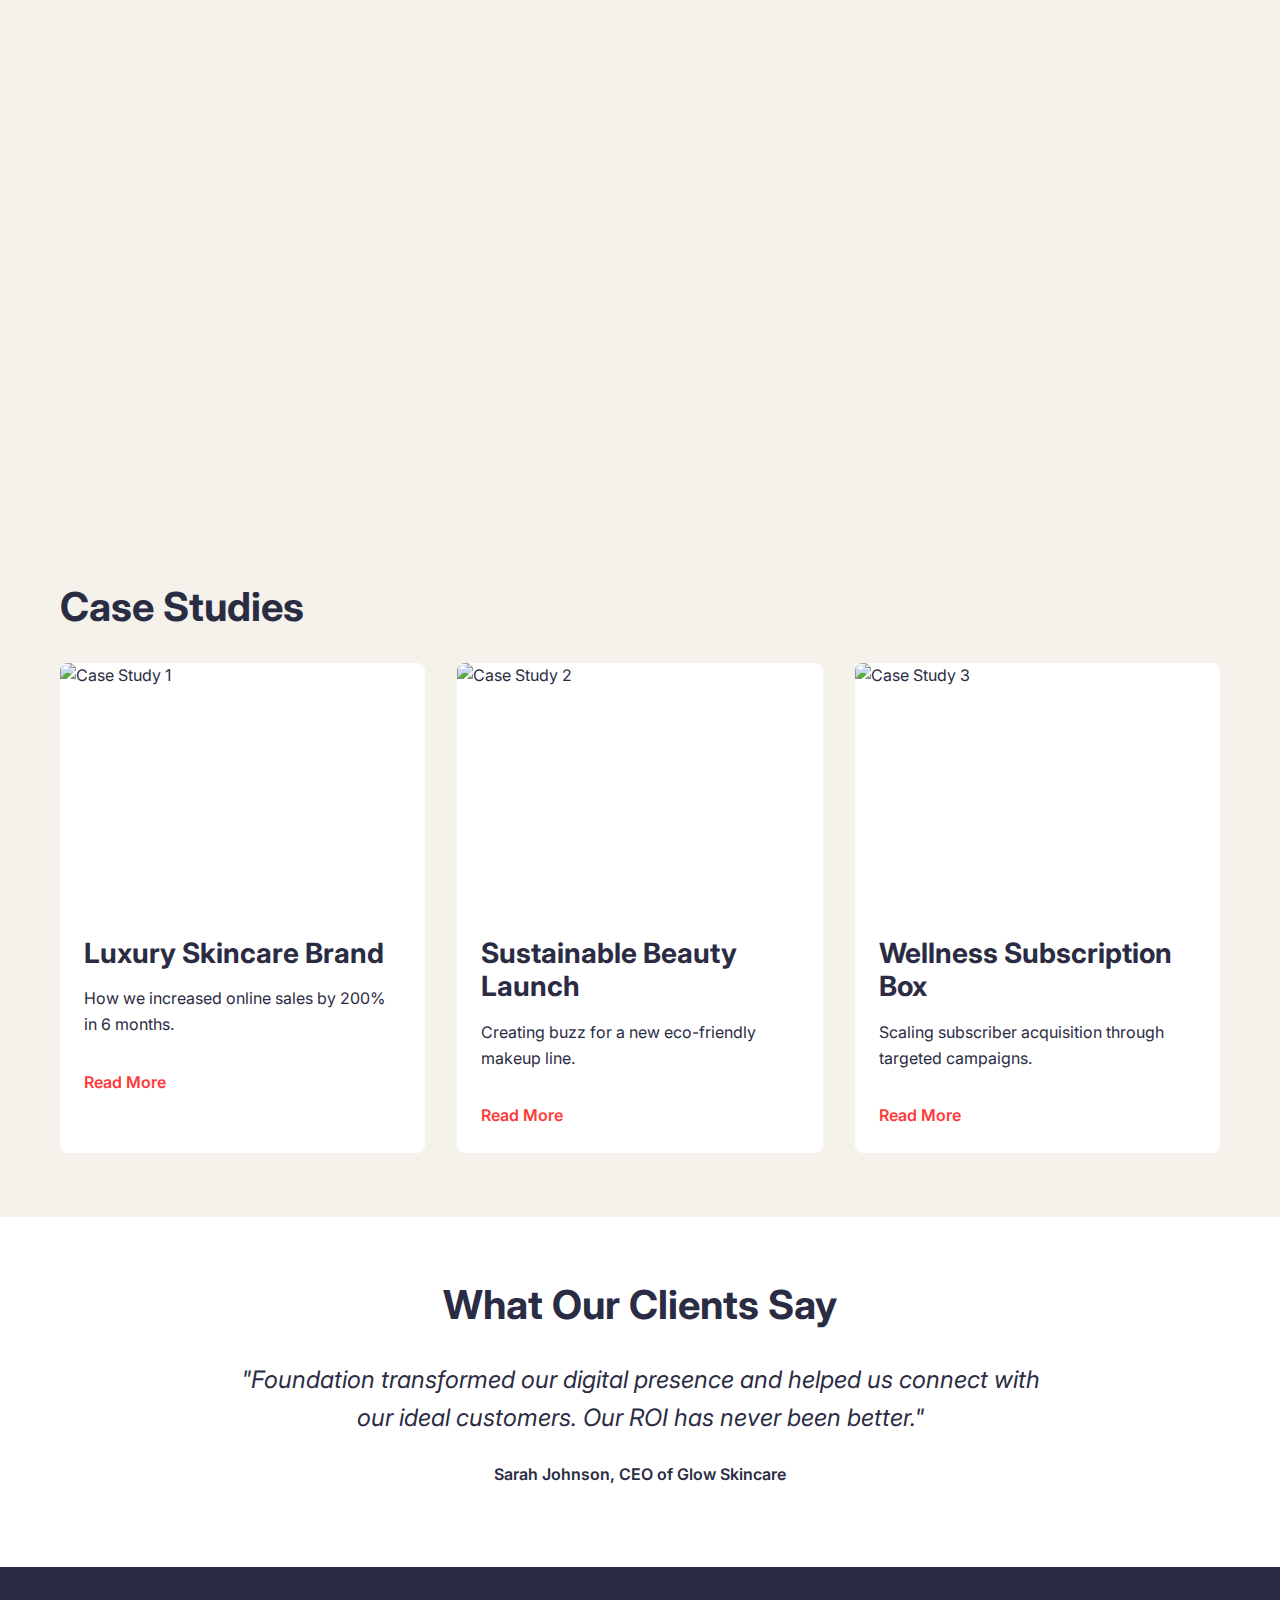
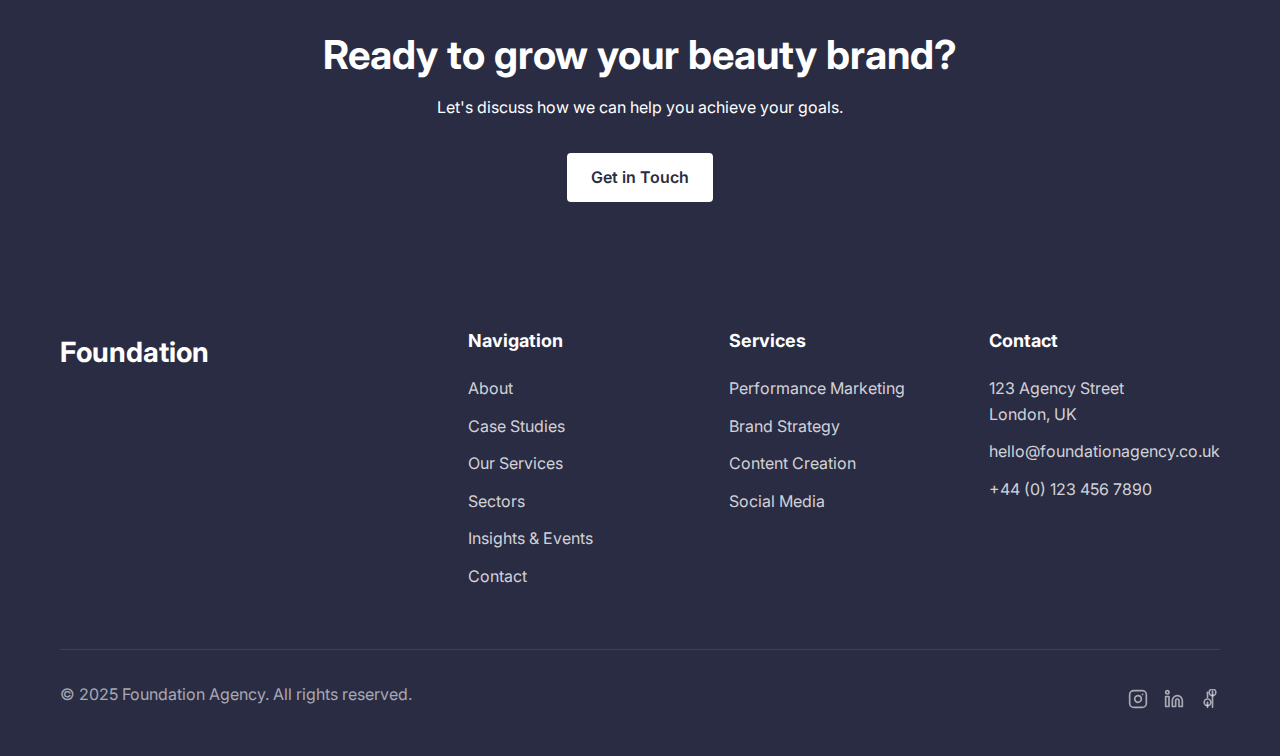
==== commit 375f1f04: "Update index.html" ====
--- a/index.html
+++ b/index.html
@@ -122,12 +122,12 @@
       </div>
     </section>
 
-   <section class="video-section">
-      <div class="container">
-      <h2>Watch Our Story</h2>
+  <section class="video-section">
+      <div class="container">
+      <h2>Ads we created</h2>
       <div class="video-container">
         <iframe 
-          src="https://jumpshare.com/embed/RLRFKnAIqeRsW4gGWpO6" 
+          src="https://go.screenpal.com/player/cTe3Xfnir2e?width=100%&height=100%&ff=1&title=0" 
           title="Video player" 
           frameborder="0" 
           allow="accelerometer; autoplay; clipboard-write; encrypted-media; gyroscope; picture-in-picture" 
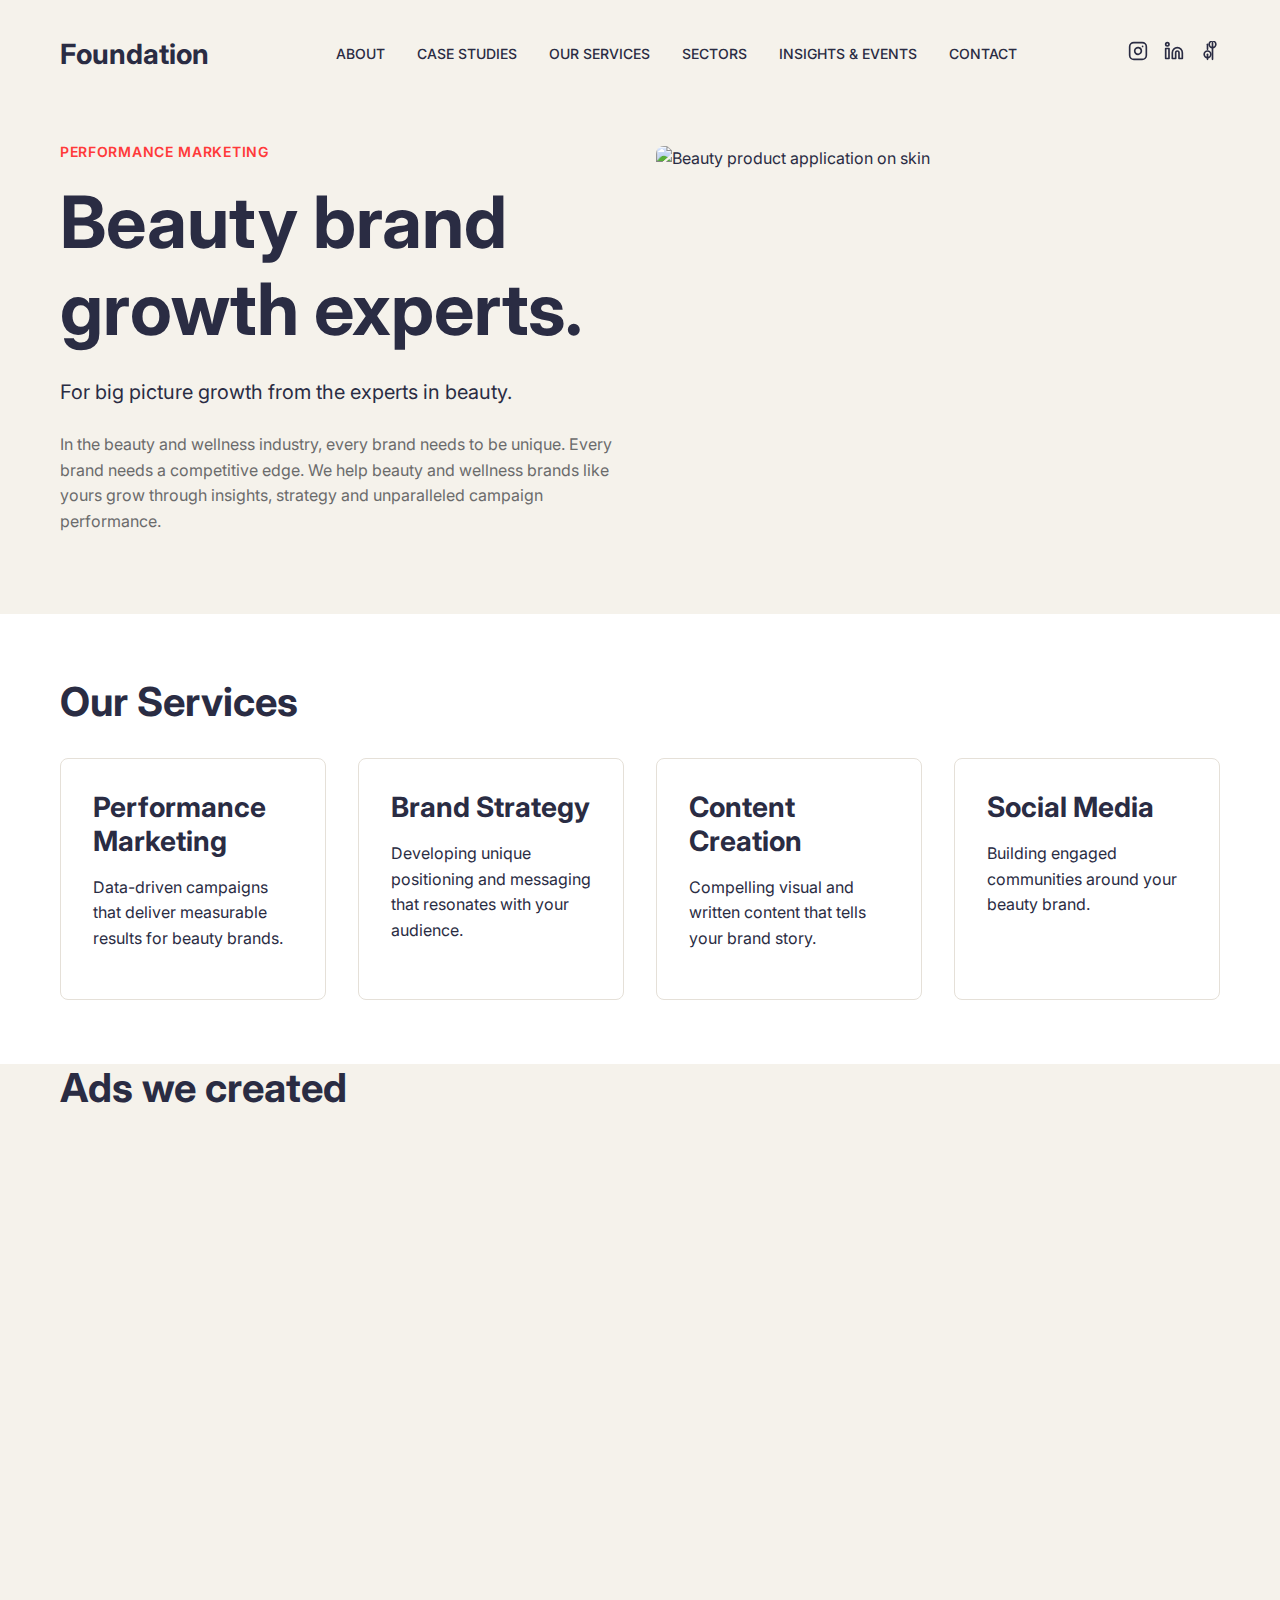
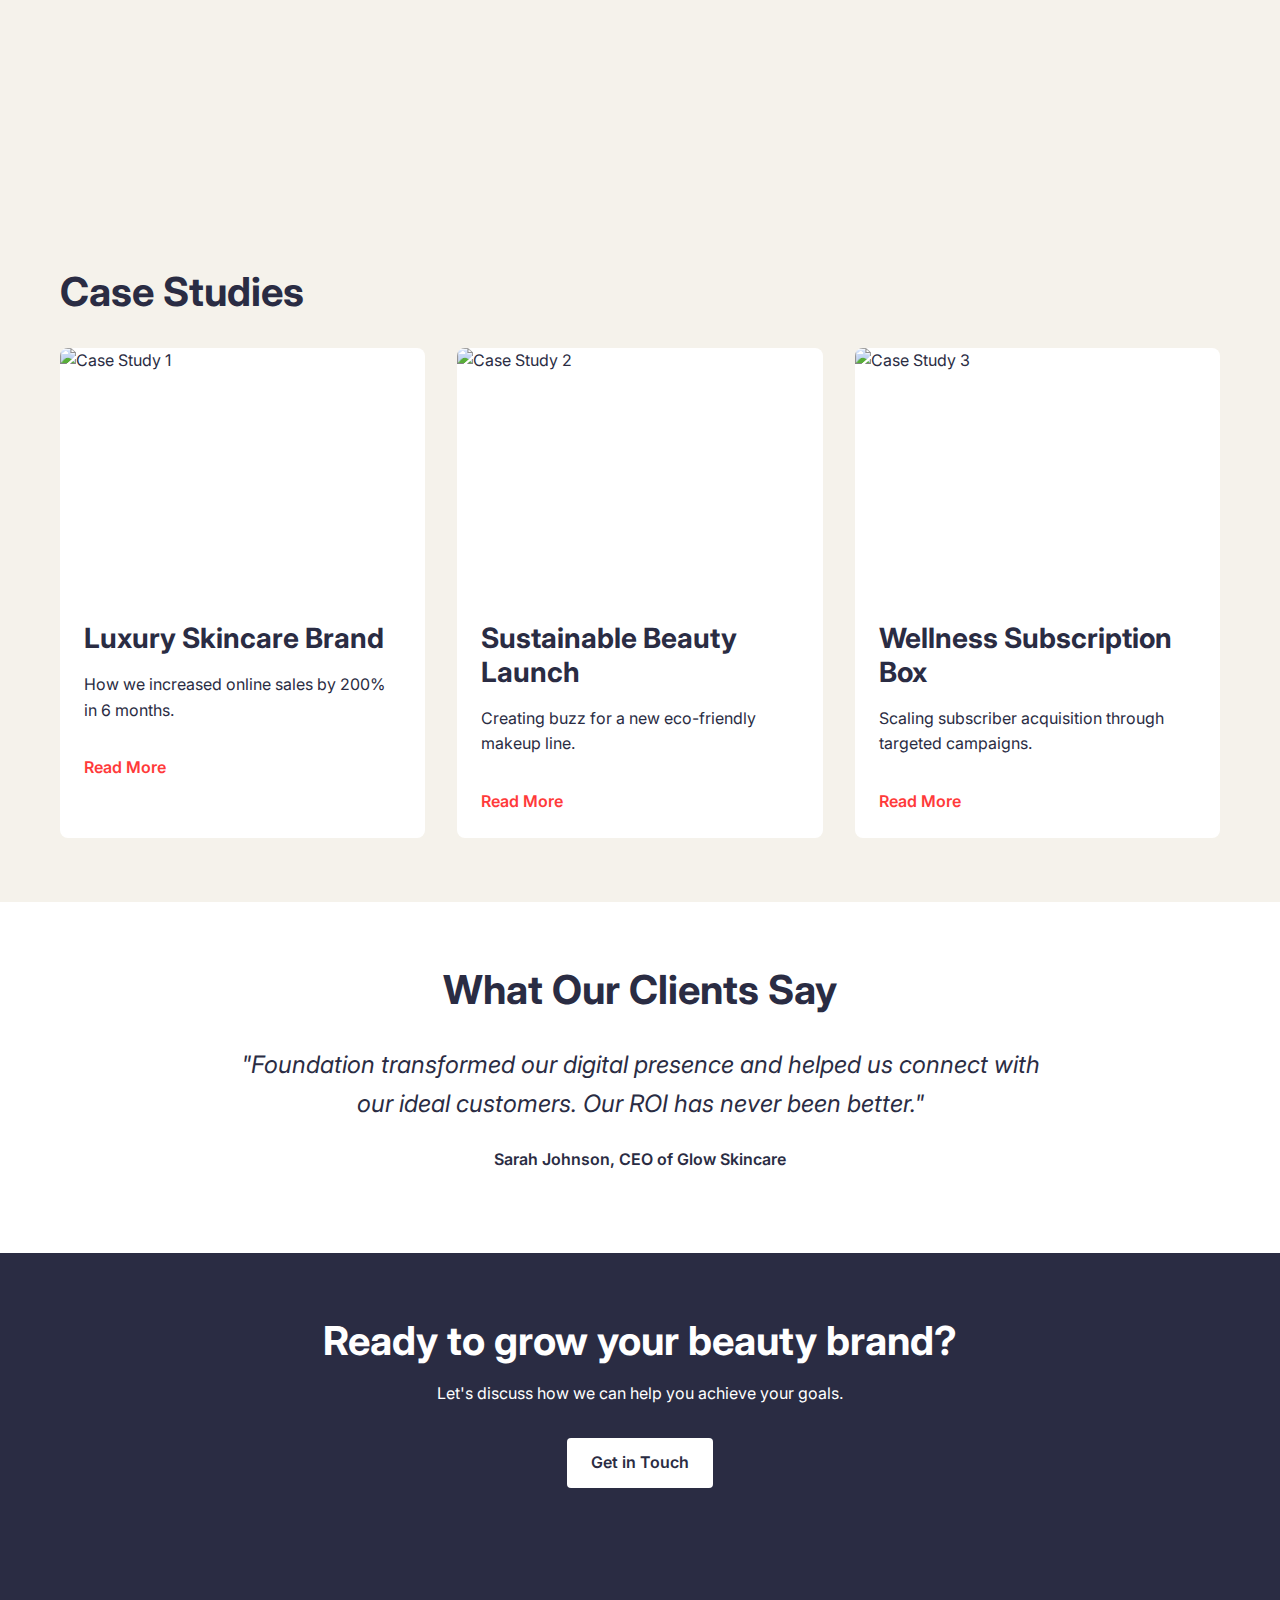
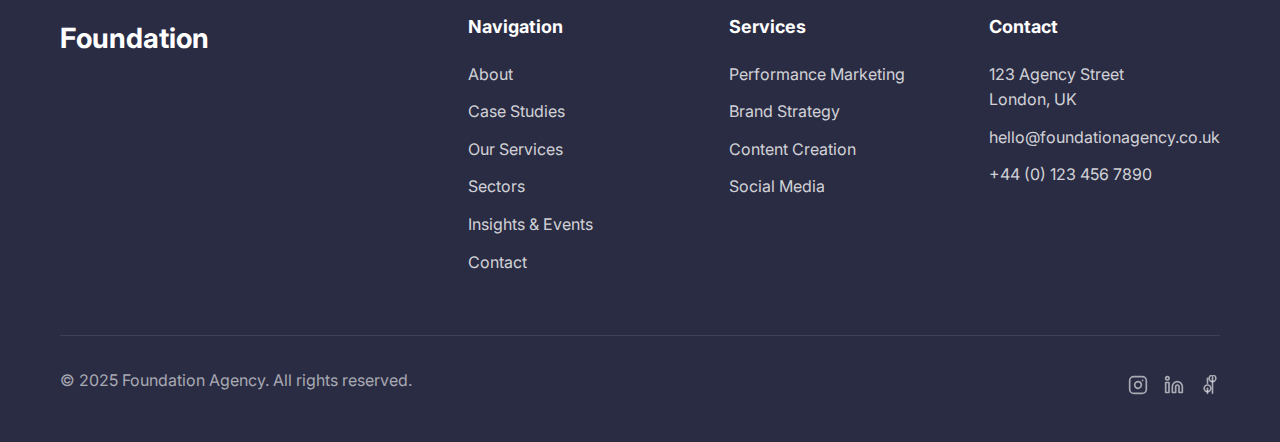
==== commit f951334d: "Update index.html" ====
--- a/index.html
+++ b/index.html
@@ -106,7 +106,7 @@
         <h3>Performance Marketing</h3>
         <p>Data-driven campaigns that deliver measurable results for beauty brands.</p>
         </div>
-        <div class="service-card"></div>
+        <div class="service-card">
         <h3>Brand Strategy</h3>
         <p>Developing unique positioning and messaging that resonates with your audience.</p>
         </div>
